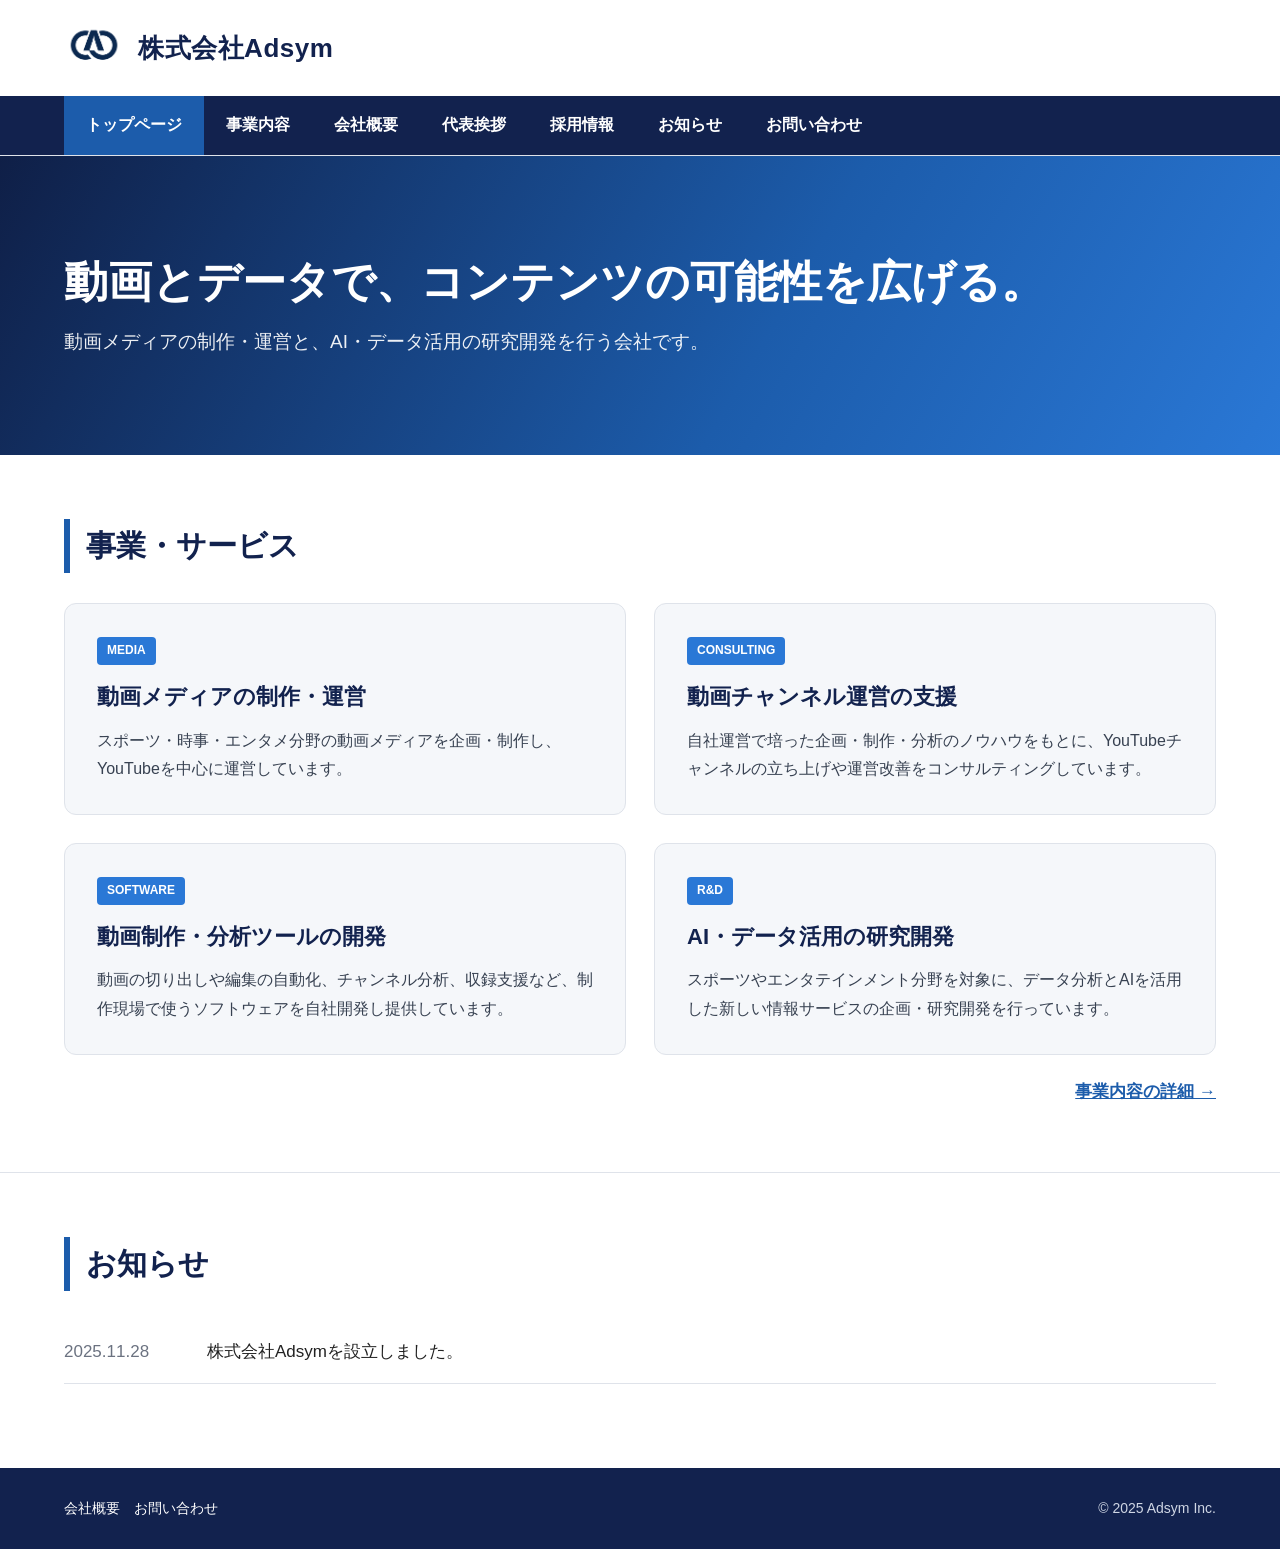
==== index.html @ 64439ac6 "サイズ感を光通信に合わせて拡大（本文17px・幅1200・見出し大）・代表挨拶ページ（下書き）を追加" ====
<!doctype html>
<html lang="ja">
<head>
<meta charset="utf-8">
<meta name="viewport" content="width=device-width,initial-scale=1">
<title>株式会社Adsym</title>
<meta name="description" content="株式会社Adsym（アドシム）は、動画メディアの制作・運営、動画チャンネル運営のコンサルティング、動画制作を支援するソフトウェアの開発、AI・データ活用の研究開発を行う会社です。">
<link rel="icon" type="image/png" href="logo.png">
<link rel="stylesheet" href="style.css?v=5">
</head>
<body>
<header><div class="wrap hd"><a class="brand" href="./"><img src="logo.png" alt="" width="44" height="44">株式会社Adsym</a></div>
<nav class="g"><div class="wrap"><ul>
<li><a class="on" href="./">トップページ</a></li><li><a href="business.html">事業内容</a></li><li><a href="company.html">会社概要</a></li><li><a href="greeting.html">代表挨拶</a></li><li><a href="recruit.html">採用情報</a></li><li><a href="news.html">お知らせ</a></li><li><a href="contact.html">お問い合わせ</a></li>
</ul></div></nav></header>

<div class="hero"><div class="wrap">
<h1>動画とデータで、コンテンツの可能性を広げる。</h1>
<p>動画メディアの制作・運営と、AI・データ活用の研究開発を行う会社です。</p>
</div></div>

<section><div class="wrap">
<h2 class="sec">事業・サービス</h2>
<div class="cards">
<div class="card"><span class="tag">MEDIA</span><h3>動画メディアの制作・運営</h3><p>スポーツ・時事・エンタメ分野の動画メディアを企画・制作し、YouTubeを中心に運営しています。</p></div>
<div class="card"><span class="tag">CONSULTING</span><h3>動画チャンネル運営の支援</h3><p>自社運営で培った企画・制作・分析のノウハウをもとに、YouTubeチャンネルの立ち上げや運営改善をコンサルティングしています。</p></div>
<div class="card"><span class="tag">SOFTWARE</span><h3>動画制作・分析ツールの開発</h3><p>動画の切り出しや編集の自動化、チャンネル分析、収録支援など、制作現場で使うソフトウェアを自社開発し提供しています。</p></div>
<div class="card"><span class="tag">R&amp;D</span><h3>AI・データ活用の研究開発</h3><p>スポーツやエンタテインメント分野を対象に、データ分析とAIを活用した新しい情報サービスの企画・研究開発を行っています。</p></div>
</div>
<p style="margin:22px 0 0;text-align:right;font-weight:600"><a href="business.html">事業内容の詳細 →</a></p>
</div></section>

<section><div class="wrap">
<h2 class="sec">お知らせ</h2>
<ul class="news">
<li><time>2025.11.28</time><span>株式会社Adsymを設立しました。</span></li>
</ul>
</div></section>

<footer><div class="wrap"><div><a href="company.html">会社概要</a><a href="contact.html">お問い合わせ</a></div><div>© 2025 Adsym Inc.</div></div></footer>
</body>
</html>
---- style.css ----
:root{--navy:#12224e;--blue:#1c5cab;--sky:#2a78d6;--ink:#222;--mut:#6b7280;--line:#dfe3ea;--bg:#f5f7fa}
*{box-sizing:border-box}
html,body{margin:0;background:#fff;color:var(--ink);font:17px/1.8 "Noto Sans JP","Hiragino Sans","Yu Gothic","Segoe UI",Meiryo,sans-serif}
a{color:var(--blue)}
.wrap{max-width:1200px;margin:0 auto;padding:0 24px}
/* header */
header{background:#fff;border-bottom:1px solid var(--line)}
.hd{display:flex;align-items:center;justify-content:space-between;height:96px}
.brand{display:flex;align-items:center;gap:14px;font-weight:800;font-size:26px;letter-spacing:.02em;color:var(--navy);text-decoration:none}
.brand img{height:60px;width:60px;object-fit:contain;display:block}
nav.g{background:var(--navy)}
nav.g ul{list-style:none;margin:0;padding:0;display:flex;flex-wrap:wrap}
nav.g a{display:block;padding:15px 22px;color:#fff;text-decoration:none;font-size:16px;font-weight:600}
nav.g a:hover,nav.g a.on{background:var(--blue)}
/* hero */
.hero{background:linear-gradient(120deg,#0f1f47 0%,#1c5cab 60%,#2a78d6 100%);color:#fff;padding:96px 0}
.hero h1{font-size:44px;margin:0 0 14px;line-height:1.35}
.hero p{margin:0;font-size:19px;opacity:.92}
/* sections */
section{padding:64px 0}
section+section{border-top:1px solid var(--line)}
h2.sec{font-size:30px;margin:0 0 30px;padding-left:16px;border-left:6px solid var(--blue);color:var(--navy)}
.cards{display:grid;grid-template-columns:repeat(2,1fr);gap:28px}
.card{background:var(--bg);border:1px solid var(--line);border-radius:12px;padding:30px 32px}
.card h3{margin:0 0 10px;font-size:22px;color:var(--navy)}
.card p{margin:0;font-size:16px;color:#374151}
.card .tag{display:inline-block;background:var(--sky);color:#fff;font-size:12px;font-weight:700;padding:3px 10px;border-radius:4px;margin-bottom:12px}
/* table */
table.co{width:100%;border-collapse:collapse;background:#fff;border:1px solid var(--line)}
table.co th,table.co td{padding:18px 20px;border-bottom:1px solid var(--line);text-align:left;vertical-align:top;font-size:17px}
table.co th{width:12em;background:var(--bg);font-weight:600;white-space:nowrap}
table.co tr:last-child th,table.co tr:last-child td{border-bottom:0}
table.co ul{margin:0;padding-left:1.2em}
/* news */
.news{list-style:none;margin:0;padding:0}
.news li{display:flex;gap:24px;padding:16px 0;border-bottom:1px solid var(--line);font-size:17px}
.news time{color:var(--mut);white-space:nowrap;min-width:7em}
/* page title */
.ptitle{background:var(--bg);border-bottom:1px solid var(--line);padding:40px 0}
.ptitle h1{margin:0;font-size:40px;color:var(--navy)}
.ptitle p{margin:6px 0 0;color:var(--mut);font-size:14px;letter-spacing:.1em}
.lead{font-size:17px;color:#374151;margin:0 0 24px}
.blk{padding:26px 0;border-bottom:1px solid var(--line)}
.blk:last-child{border-bottom:0}
.blk h3{margin:0 0 8px;font-size:22px;color:var(--navy)}
.blk p{margin:0;font-size:17px;color:#374151}
.btn{display:inline-block;background:var(--blue);color:#fff;text-decoration:none;padding:14px 32px;border-radius:6px;font-weight:700;font-size:17px}
.btn:hover{background:var(--navy)}
footer{background:var(--navy);color:#cfd6e4;font-size:14px;padding:28px 0;margin-top:20px}
footer .wrap{display:flex;justify-content:space-between;flex-wrap:wrap;gap:8px}
footer a{color:#fff;text-decoration:none;margin-right:14px}
@media (max-width:760px){html,body{font-size:15px}.cards{grid-template-columns:1fr}.hero{padding:48px 0}.hero h1{font-size:26px}.hero p{font-size:15px}h2.sec{font-size:22px}.ptitle h1{font-size:26px}.card h3,.blk h3{font-size:18px}.card p,.blk p,.lead,.news li{font-size:15px}table.co th{width:7.5em;font-size:14px;padding:12px}table.co td{font-size:14px;padding:12px}.hd{height:64px}.brand{font-size:18px}.brand img{height:40px;width:40px}nav.g a{padding:10px 13px;font-size:13px}}

/* 代表挨拶 */
.greet{display:grid;grid-template-columns:260px 1fr;gap:40px;align-items:start}
.greet .ph{background:var(--bg);border:1px solid var(--line);border-radius:12px;aspect-ratio:3/4;display:flex;align-items:center;justify-content:center;color:var(--mut);font-size:14px}
.greet p{margin:0 0 18px;font-size:17px;color:#374151}
.greet .sign{text-align:right;margin-top:28px;font-size:17px}
.greet .sign b{font-size:20px;display:block}
@media (max-width:760px){.greet{grid-template-columns:1fr}.greet .ph{max-width:220px}}
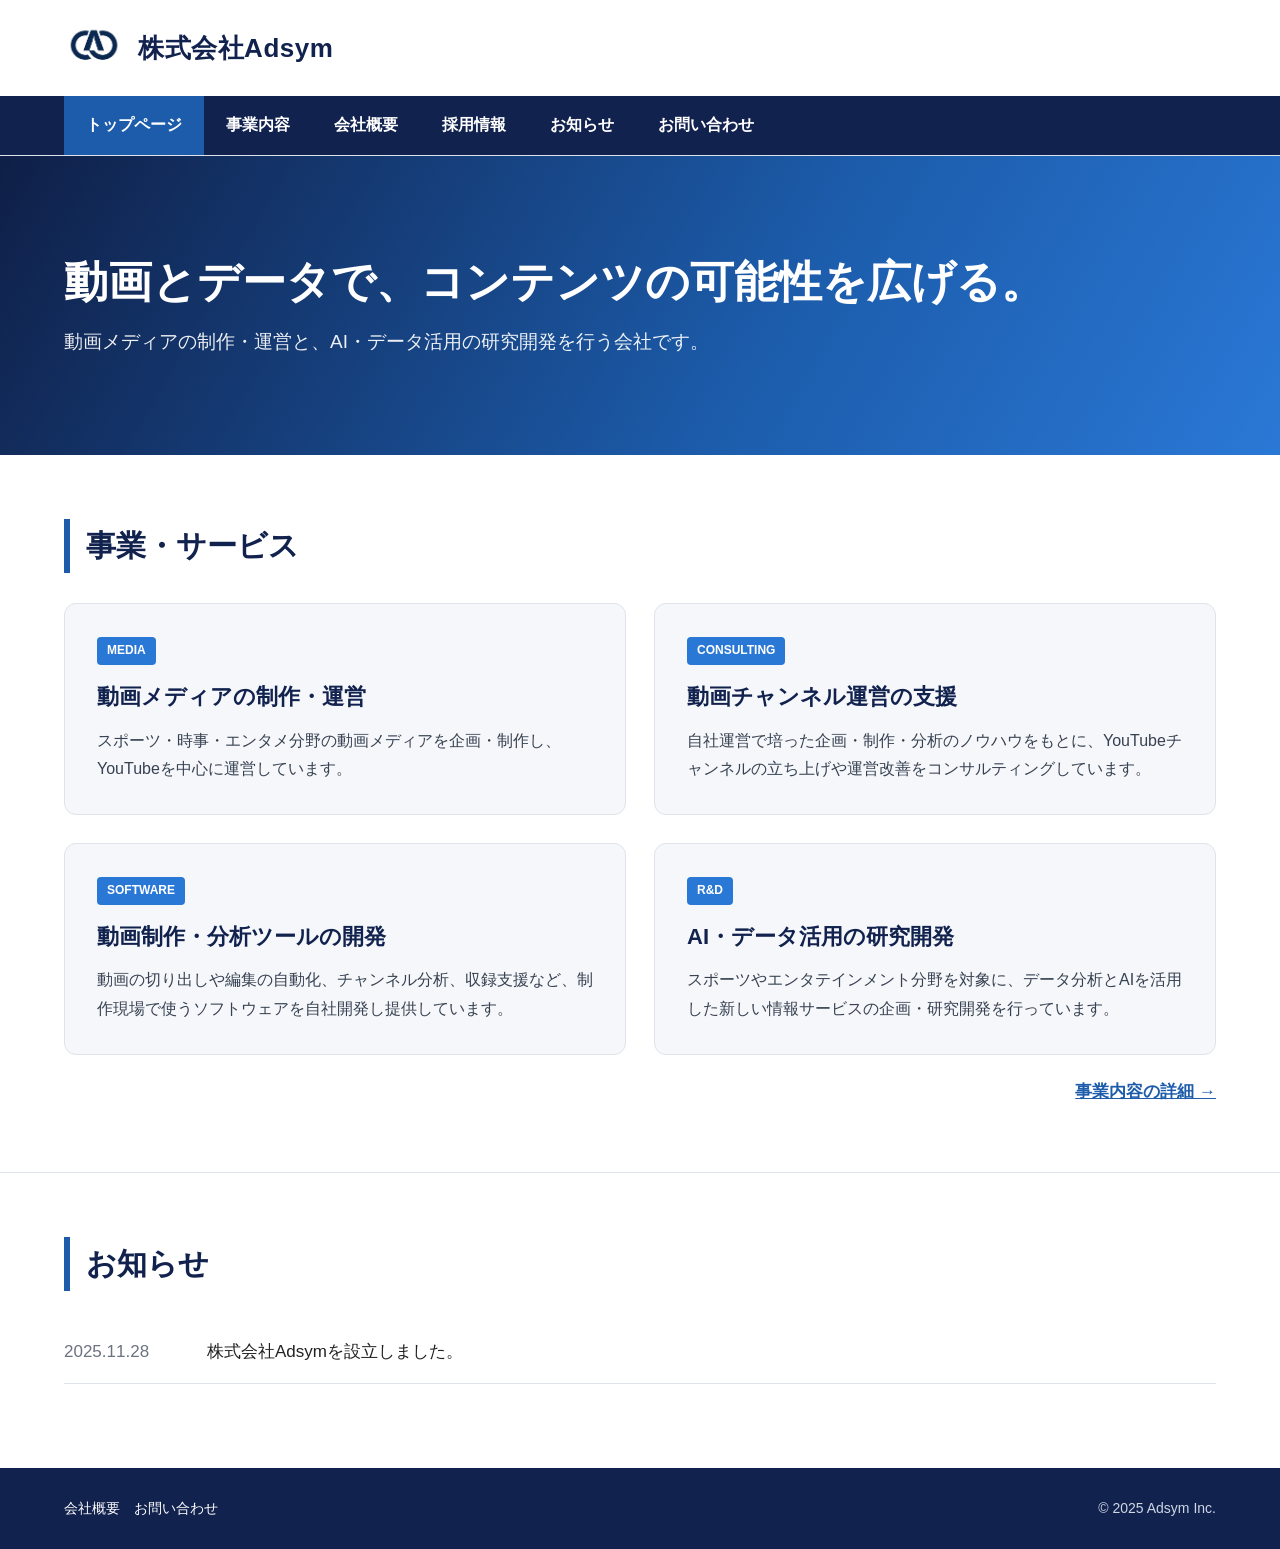
==== commit 2a740dfd: "代表挨拶: 写真なしの1カラムに・ナビから外し会社概要のボタンから遷移" ====
--- a/index.html
+++ b/index.html
@@ -6,12 +6,12 @@
 <title>株式会社Adsym</title>
 <meta name="description" content="株式会社Adsym（アドシム）は、動画メディアの制作・運営、動画チャンネル運営のコンサルティング、動画制作を支援するソフトウェアの開発、AI・データ活用の研究開発を行う会社です。">
 <link rel="icon" type="image/png" href="logo.png">
-<link rel="stylesheet" href="style.css?v=5">
+<link rel="stylesheet" href="style.css?v=6">
 </head>
 <body>
 <header><div class="wrap hd"><a class="brand" href="./"><img src="logo.png" alt="" width="44" height="44">株式会社Adsym</a></div>
 <nav class="g"><div class="wrap"><ul>
-<li><a class="on" href="./">トップページ</a></li><li><a href="business.html">事業内容</a></li><li><a href="company.html">会社概要</a></li><li><a href="greeting.html">代表挨拶</a></li><li><a href="recruit.html">採用情報</a></li><li><a href="news.html">お知らせ</a></li><li><a href="contact.html">お問い合わせ</a></li>
+<li><a class="on" href="./">トップページ</a></li><li><a href="business.html">事業内容</a></li><li><a href="company.html">会社概要</a></li><li><a href="recruit.html">採用情報</a></li><li><a href="news.html">お知らせ</a></li><li><a href="contact.html">お問い合わせ</a></li>
 </ul></div></nav></header>
 
 <div class="hero"><div class="wrap">
--- a/style.css
+++ b/style.css
@@ -52,9 +52,9 @@
 @media (max-width:760px){html,body{font-size:15px}.cards{grid-template-columns:1fr}.hero{padding:48px 0}.hero h1{font-size:26px}.hero p{font-size:15px}h2.sec{font-size:22px}.ptitle h1{font-size:26px}.card h3,.blk h3{font-size:18px}.card p,.blk p,.lead,.news li{font-size:15px}table.co th{width:7.5em;font-size:14px;padding:12px}table.co td{font-size:14px;padding:12px}.hd{height:64px}.brand{font-size:18px}.brand img{height:40px;width:40px}nav.g a{padding:10px 13px;font-size:13px}}
 
 /* 代表挨拶 */
-.greet{display:grid;grid-template-columns:260px 1fr;gap:40px;align-items:start}
-.greet .ph{background:var(--bg);border:1px solid var(--line);border-radius:12px;aspect-ratio:3/4;display:flex;align-items:center;justify-content:center;color:var(--mut);font-size:14px}
-.greet p{margin:0 0 18px;font-size:17px;color:#374151}
-.greet .sign{text-align:right;margin-top:28px;font-size:17px}
-.greet .sign b{font-size:20px;display:block}
-@media (max-width:760px){.greet{grid-template-columns:1fr}.greet .ph{max-width:220px}}
+.greet{max-width:820px}
+.greet p{margin:0 0 22px;font-size:17px;line-height:2;color:#374151}
+.greet .sign{text-align:right;margin-top:36px;font-size:17px}
+.greet .sign b{font-size:21px;display:block;margin-top:4px}
+.greet .back{margin-top:44px;font-size:15px}
+@media (max-width:760px){.greet p{font-size:15px}}
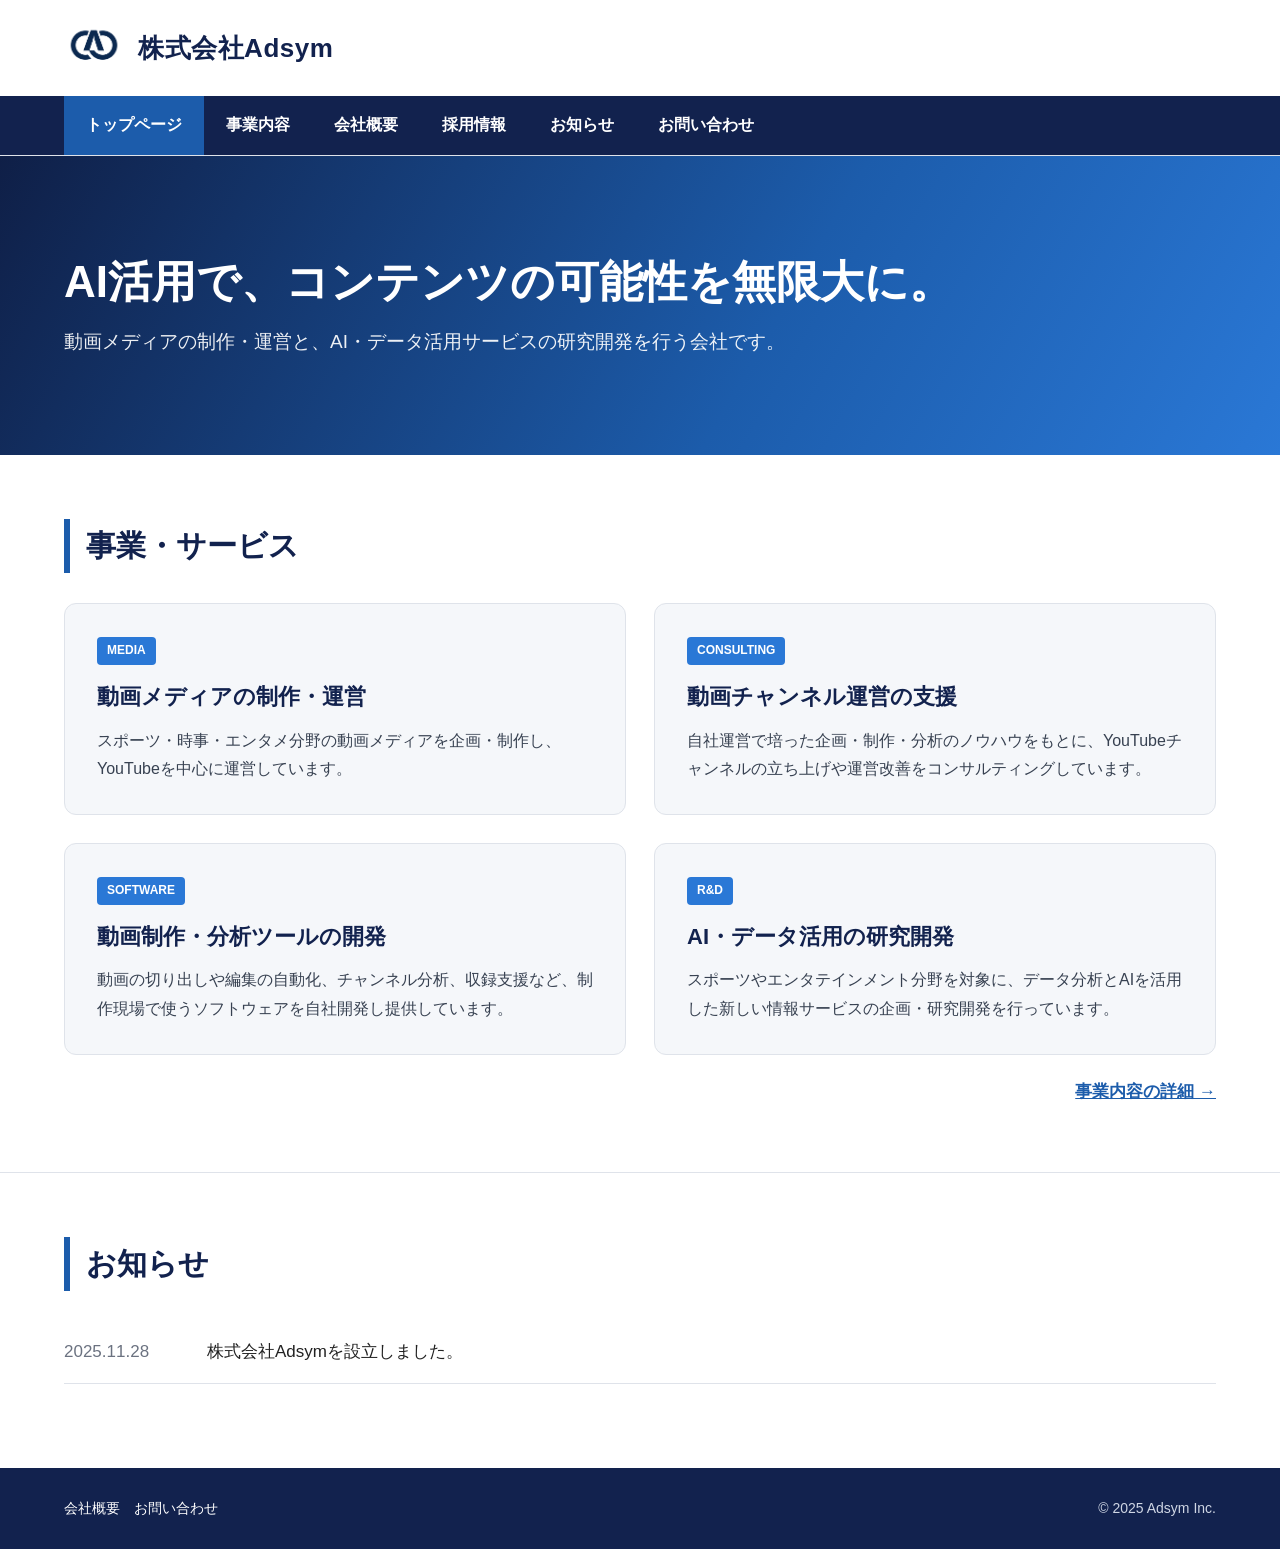
==== commit c0a26c1d: "トップのタグラインを「AI活用で、コンテンツの可能性を無限大に。」に" ====
--- a/index.html
+++ b/index.html
@@ -4,9 +4,9 @@
 <meta charset="utf-8">
 <meta name="viewport" content="width=device-width,initial-scale=1">
 <title>株式会社Adsym</title>
-<meta name="description" content="株式会社Adsym（アドシム）は、動画メディアの制作・運営、動画チャンネル運営のコンサルティング、動画制作を支援するソフトウェアの開発、AI・データ活用の研究開発を行う会社です。">
+<meta name="description" content="株式会社Adsym（アドシム）は、動画メディアの制作・運営と、AI・データ活用サービスの研究開発を行う会社です。動画チャンネル運営のコンサルティング、動画制作を支援するソフトウェアの開発も手がけています。">
 <link rel="icon" type="image/png" href="logo.png">
-<link rel="stylesheet" href="style.css?v=6">
+<link rel="stylesheet" href="style.css?v=7">
 </head>
 <body>
 <header><div class="wrap hd"><a class="brand" href="./"><img src="logo.png" alt="" width="44" height="44">株式会社Adsym</a></div>
@@ -15,8 +15,8 @@
 </ul></div></nav></header>
 
 <div class="hero"><div class="wrap">
-<h1>動画とデータで、コンテンツの可能性を広げる。</h1>
-<p>動画メディアの制作・運営と、AI・データ活用の研究開発を行う会社です。</p>
+<h1>AI活用で、コンテンツの可能性を無限大に。</h1>
+<p>動画メディアの制作・運営と、AI・データ活用サービスの研究開発を行う会社です。</p>
 </div></div>
 
 <section><div class="wrap">
--- a/style.css
+++ b/style.css
@@ -52,7 +52,7 @@
 @media (max-width:760px){html,body{font-size:15px}.cards{grid-template-columns:1fr}.hero{padding:48px 0}.hero h1{font-size:26px}.hero p{font-size:15px}h2.sec{font-size:22px}.ptitle h1{font-size:26px}.card h3,.blk h3{font-size:18px}.card p,.blk p,.lead,.news li{font-size:15px}table.co th{width:7.5em;font-size:14px;padding:12px}table.co td{font-size:14px;padding:12px}.hd{height:64px}.brand{font-size:18px}.brand img{height:40px;width:40px}nav.g a{padding:10px 13px;font-size:13px}}
 
 /* 代表挨拶 */
-.greet{max-width:820px}
+.greet{max-width:820px;margin:0 auto}
 .greet p{margin:0 0 22px;font-size:17px;line-height:2;color:#374151}
 .greet .sign{text-align:right;margin-top:36px;font-size:17px}
 .greet .sign b{font-size:21px;display:block;margin-top:4px}
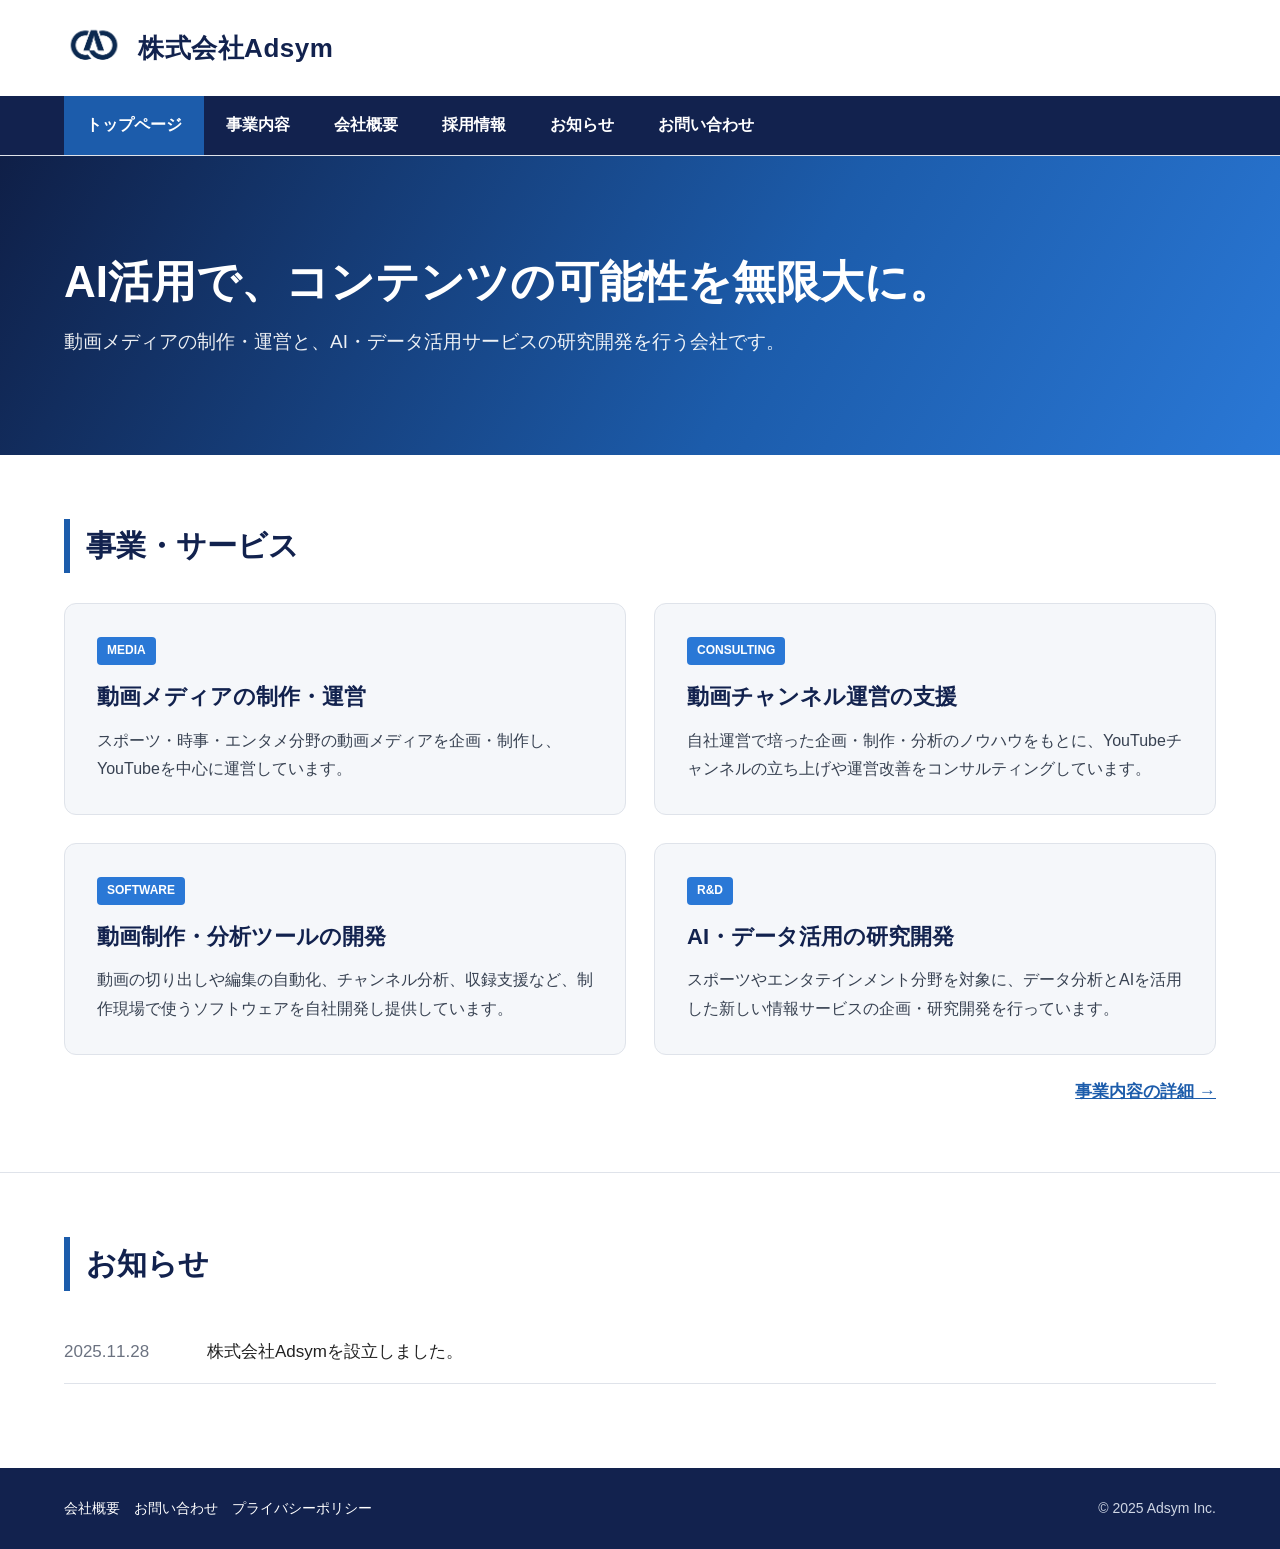
==== commit 9aab7818: "プライバシーポリシーページを追加（フッターからリンク）" ====
--- a/index.html
+++ b/index.html
@@ -6,7 +6,7 @@
 <title>株式会社Adsym</title>
 <meta name="description" content="株式会社Adsym（アドシム）は、動画メディアの制作・運営と、AI・データ活用サービスの研究開発を行う会社です。動画チャンネル運営のコンサルティング、動画制作を支援するソフトウェアの開発も手がけています。">
 <link rel="icon" type="image/png" href="logo.png">
-<link rel="stylesheet" href="style.css?v=7">
+<link rel="stylesheet" href="style.css?v=8">
 </head>
 <body>
 <header><div class="wrap hd"><a class="brand" href="./"><img src="logo.png" alt="" width="44" height="44">株式会社Adsym</a></div>
@@ -37,6 +37,6 @@
 </ul>
 </div></section>
 
-<footer><div class="wrap"><div><a href="company.html">会社概要</a><a href="contact.html">お問い合わせ</a></div><div>© 2025 Adsym Inc.</div></div></footer>
+<footer><div class="wrap"><div><a href="company.html">会社概要</a><a href="contact.html">お問い合わせ</a><a href="privacy.html">プライバシーポリシー</a></div><div>© 2025 Adsym Inc.</div></div></footer>
 </body>
 </html>
--- a/style.css
+++ b/style.css
@@ -58,3 +58,5 @@
 .greet .sign b{font-size:21px;display:block;margin-top:4px}
 .greet .back{margin-top:44px;font-size:15px}
 @media (max-width:760px){.greet p{font-size:15px}}
+
+.greet h3{font-size:19px;color:var(--navy);margin:30px 0 8px}
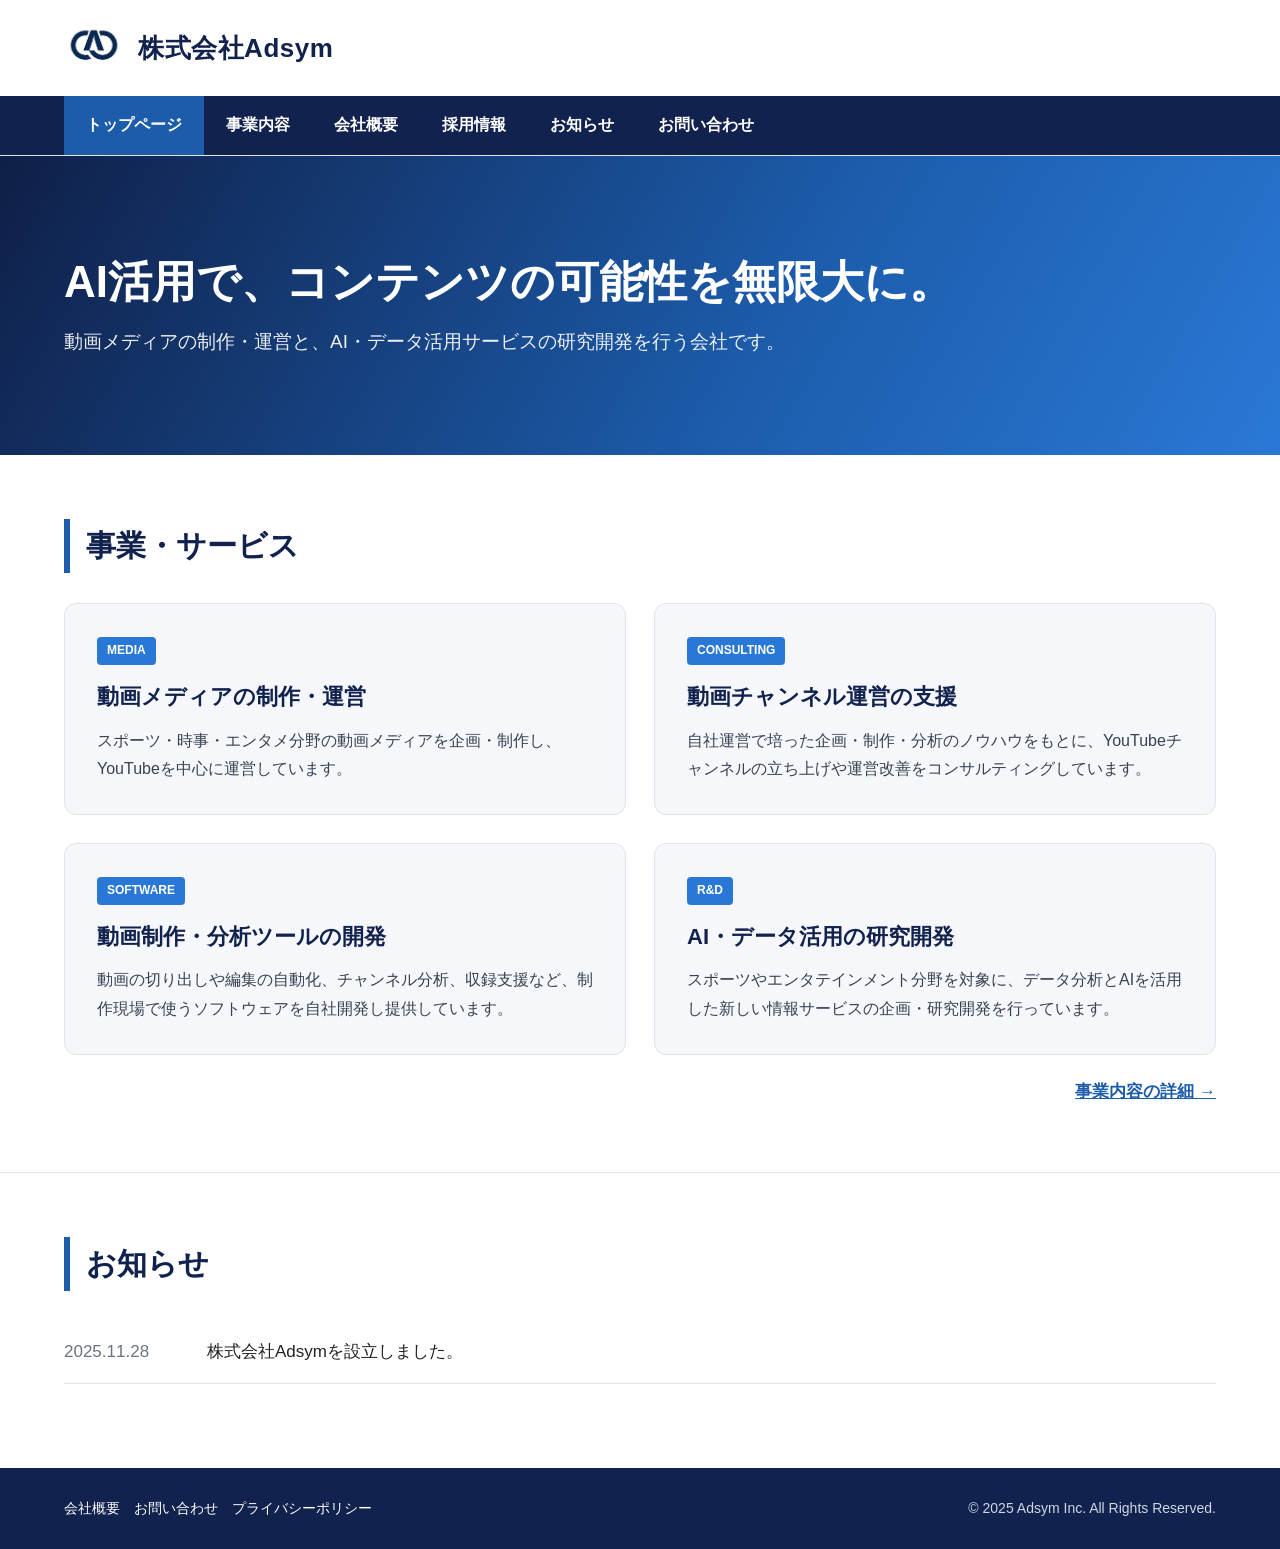
==== commit d2601ef4: "フッターのコピーライトに All Rights Reserved. を追加 Co-Authored-By: Claude Fable 5.1 <noreply@anthropic.com>" ====
--- a/index.html
+++ b/index.html
@@ -6,7 +6,7 @@
 <title>株式会社Adsym</title>
 <meta name="description" content="株式会社Adsym（アドシム）は、動画メディアの制作・運営と、AI・データ活用サービスの研究開発を行う会社です。動画チャンネル運営のコンサルティング、動画制作を支援するソフトウェアの開発も手がけています。">
 <link rel="icon" type="image/png" href="logo.png">
-<link rel="stylesheet" href="style.css?v=8">
+<link rel="stylesheet" href="style.css?v=9">
 </head>
 <body>
 <header><div class="wrap hd"><a class="brand" href="./"><img src="logo.png" alt="" width="44" height="44">株式会社Adsym</a></div>
@@ -37,6 +37,6 @@
 </ul>
 </div></section>
 
-<footer><div class="wrap"><div><a href="company.html">会社概要</a><a href="contact.html">お問い合わせ</a><a href="privacy.html">プライバシーポリシー</a></div><div>© 2025 Adsym Inc.</div></div></footer>
+<footer><div class="wrap"><div><a href="company.html">会社概要</a><a href="contact.html">お問い合わせ</a><a href="privacy.html">プライバシーポリシー</a></div><div>© 2025 Adsym Inc. All Rights Reserved.</div></div></footer>
 </body>
 </html>
--- a/style.css
+++ b/style.css
@@ -60,3 +60,11 @@
 @media (max-width:760px){.greet p{font-size:15px}}
 
 .greet h3{font-size:19px;color:var(--navy);margin:30px 0 8px}
+/* ポリシー等の長文 */
+.policy ol,.policy ul{margin:0 0 18px;padding-left:1.5em;font-size:17px;line-height:1.9;color:#374151}
+.policy li{margin:6px 0}
+.policy .meta{font-size:15px;color:#4b5563;line-height:1.9;background:var(--bg);border:1px solid var(--line);border-radius:8px;padding:14px 18px;display:inline-block}
+.policy table.co{margin:12px 0 24px}
+.policy table.co td ul{margin:0;padding-left:1.2em;font-size:16px}
+.policy table.co th{width:13em;white-space:normal}
+@media (max-width:760px){.policy ol,.policy ul{font-size:15px}.policy table.co th{width:7.5em}}
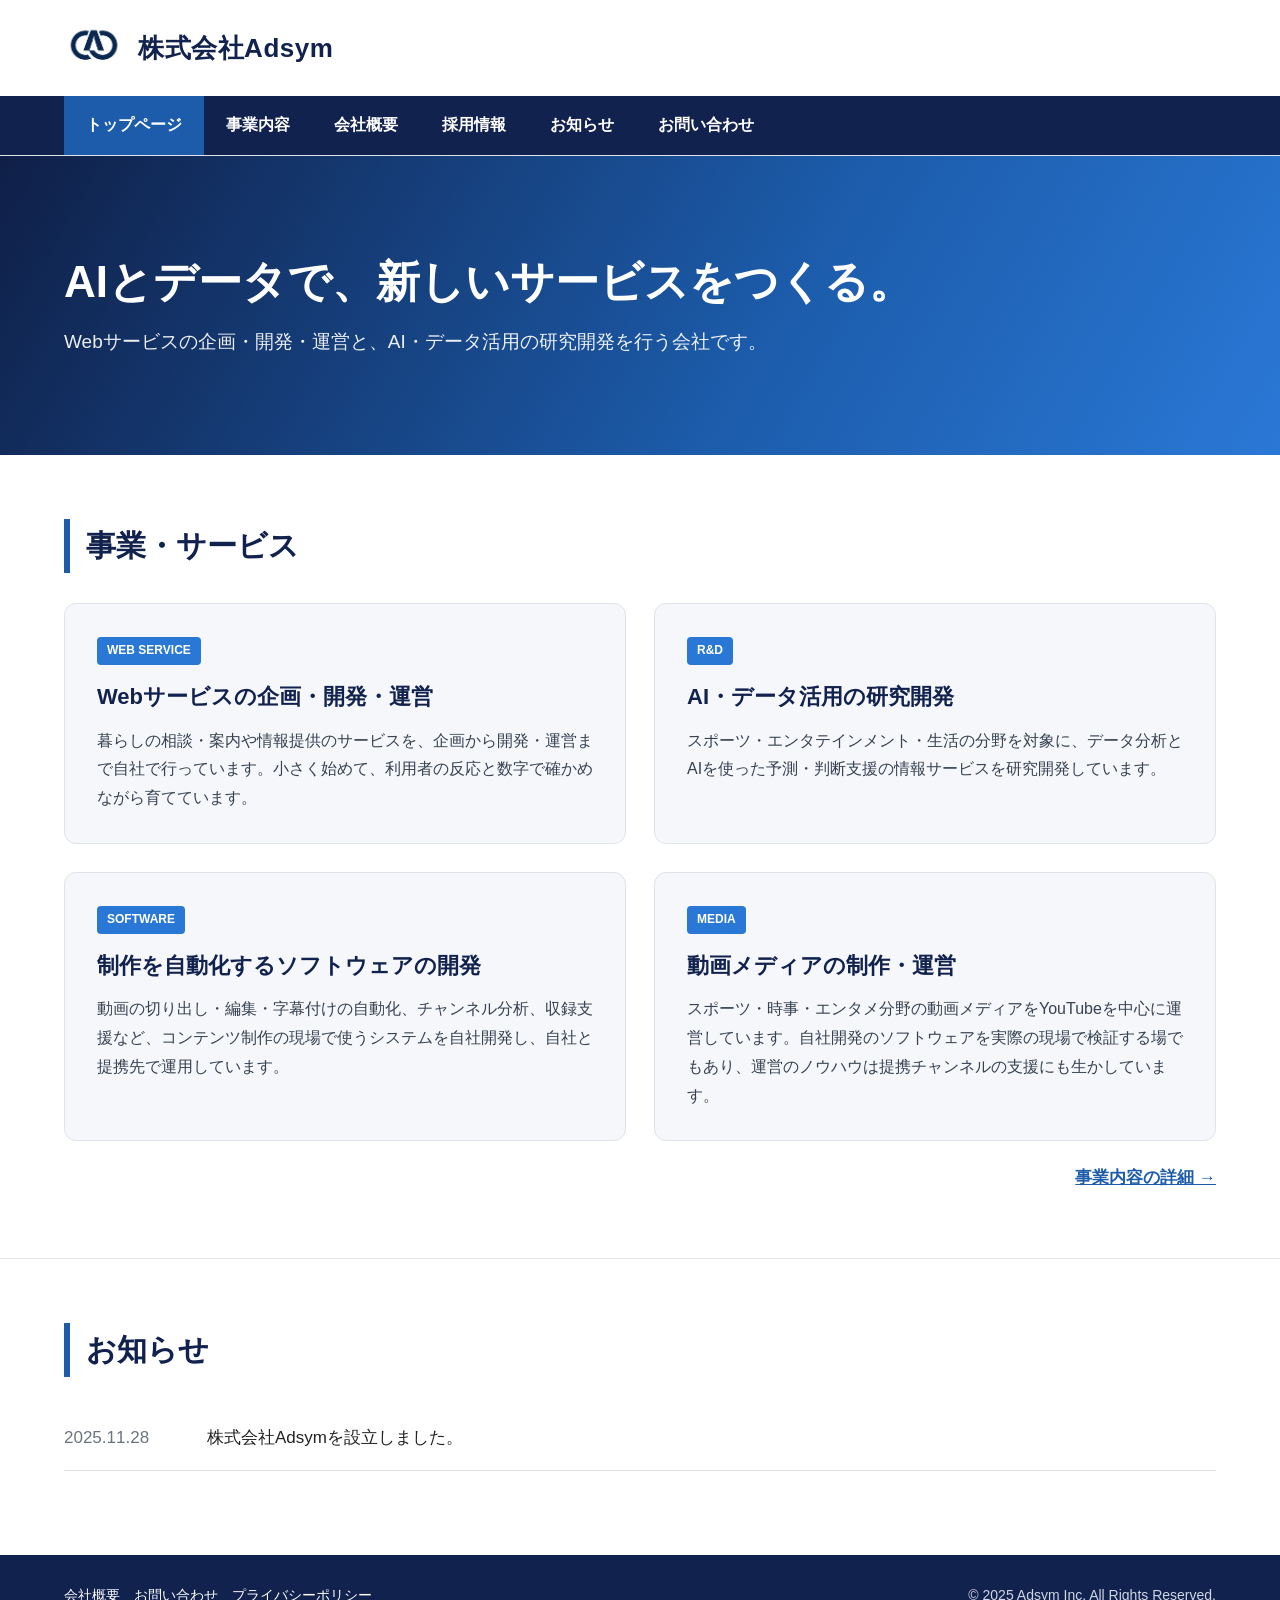
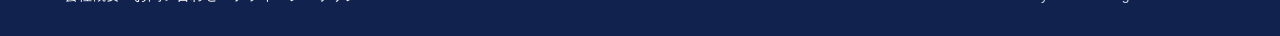
==== commit 447a5588: "打ち出しを Webサービス・AI活用・研究開発の会社に（トップ・事業内容・会社概要・代表挨拶。採用・お知らせは据え置き）" ====
--- a/index.html
+++ b/index.html
@@ -4,7 +4,7 @@
 <meta charset="utf-8">
 <meta name="viewport" content="width=device-width,initial-scale=1">
 <title>株式会社Adsym</title>
-<meta name="description" content="株式会社Adsym（アドシム）は、動画メディアの制作・運営と、AI・データ活用サービスの研究開発を行う会社です。動画チャンネル運営のコンサルティング、動画制作を支援するソフトウェアの開発も手がけています。">
+<meta name="description" content="株式会社Adsym（アドシム）は、Webサービスの企画・開発・運営と、AI・データ活用の研究開発を行う会社です。コンテンツ制作を自動化するソフトウェアの開発、動画メディアの制作・運営も手がけています。">
 <link rel="icon" type="image/png" href="logo.png">
 <link rel="stylesheet" href="style.css?v=9">
 </head>
@@ -15,17 +15,17 @@
 </ul></div></nav></header>
 
 <div class="hero"><div class="wrap">
-<h1>AI活用で、コンテンツの可能性を無限大に。</h1>
-<p>動画メディアの制作・運営と、AI・データ活用サービスの研究開発を行う会社です。</p>
+<h1>AIとデータで、新しいサービスをつくる。</h1>
+<p>Webサービスの企画・開発・運営と、AI・データ活用の研究開発を行う会社です。</p>
 </div></div>
 
 <section><div class="wrap">
 <h2 class="sec">事業・サービス</h2>
 <div class="cards">
-<div class="card"><span class="tag">MEDIA</span><h3>動画メディアの制作・運営</h3><p>スポーツ・時事・エンタメ分野の動画メディアを企画・制作し、YouTubeを中心に運営しています。</p></div>
-<div class="card"><span class="tag">CONSULTING</span><h3>動画チャンネル運営の支援</h3><p>自社運営で培った企画・制作・分析のノウハウをもとに、YouTubeチャンネルの立ち上げや運営改善をコンサルティングしています。</p></div>
-<div class="card"><span class="tag">SOFTWARE</span><h3>動画制作・分析ツールの開発</h3><p>動画の切り出しや編集の自動化、チャンネル分析、収録支援など、制作現場で使うソフトウェアを自社開発し提供しています。</p></div>
-<div class="card"><span class="tag">R&amp;D</span><h3>AI・データ活用の研究開発</h3><p>スポーツやエンタテインメント分野を対象に、データ分析とAIを活用した新しい情報サービスの企画・研究開発を行っています。</p></div>
+<div class="card"><span class="tag">WEB SERVICE</span><h3>Webサービスの企画・開発・運営</h3><p>暮らしの相談・案内や情報提供のサービスを、企画から開発・運営まで自社で行っています。小さく始めて、利用者の反応と数字で確かめながら育てています。</p></div>
+<div class="card"><span class="tag">R&amp;D</span><h3>AI・データ活用の研究開発</h3><p>スポーツ・エンタテインメント・生活の分野を対象に、データ分析とAIを使った予測・判断支援の情報サービスを研究開発しています。</p></div>
+<div class="card"><span class="tag">SOFTWARE</span><h3>制作を自動化するソフトウェアの開発</h3><p>動画の切り出し・編集・字幕付けの自動化、チャンネル分析、収録支援など、コンテンツ制作の現場で使うシステムを自社開発し、自社と提携先で運用しています。</p></div>
+<div class="card"><span class="tag">MEDIA</span><h3>動画メディアの制作・運営</h3><p>スポーツ・時事・エンタメ分野の動画メディアをYouTubeを中心に運営しています。自社開発のソフトウェアを実際の現場で検証する場でもあり、運営のノウハウは提携チャンネルの支援にも生かしています。</p></div>
 </div>
 <p style="margin:22px 0 0;text-align:right;font-weight:600"><a href="business.html">事業内容の詳細 →</a></p>
 </div></section>
